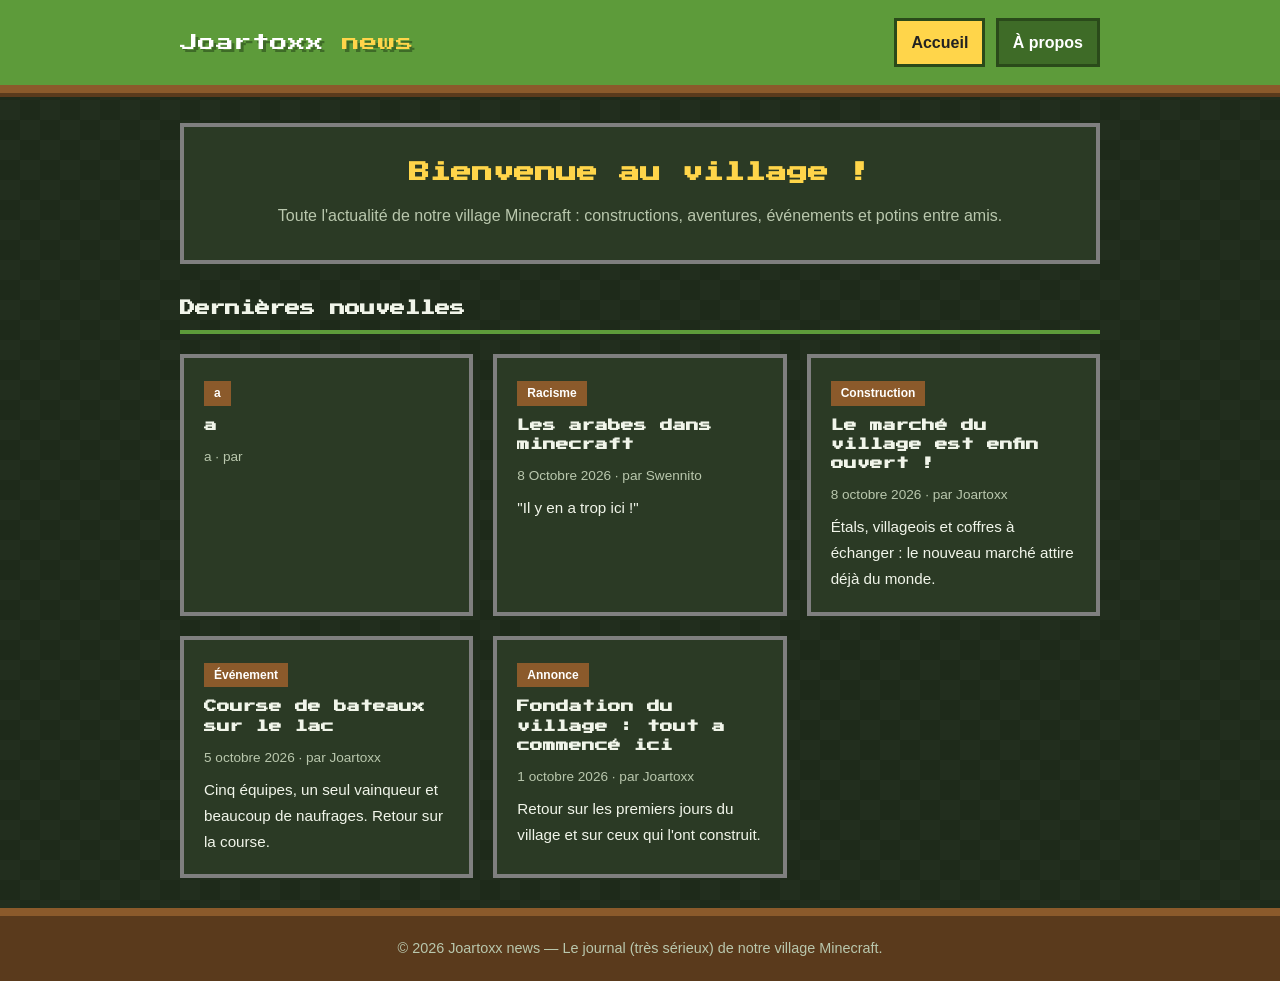
==== index.html @ 34a83756 "Add files via upload" ====
<!DOCTYPE html>
<html lang="fr">
<head>
  <meta charset="UTF-8">
  <meta name="viewport" content="width=device-width, initial-scale=1.0">
  <title>Joartoxx news — Les actualités du village</title>
  <meta name="description" content="Joartoxx news : les actualités de notre village sur le serveur Minecraft.">
  <link href="https://fonts.googleapis.com/css2?family=Press+Start+2P&display=swap" rel="stylesheet">
  <link rel="stylesheet" href="style.css">
</head>
<body>

<header>
  <div class="entete">
    <a href="index.html" class="logo">Joartoxx <span>news</span></a>
    <nav>
      <a href="index.html" class="actif">Accueil</a>
      <a href="about.html">À propos</a>
    </nav>
  </div>
</header>

<main>
  <section class="banniere">
    <h1>Bienvenue au village !</h1>
    <p>Toute l'actualité de notre village Minecraft : constructions, aventures, événements et potins entre amis.</p>
  </section>

  <h2 class="titre-section">Dernières nouvelles</h2>

  <div class="grille">
    <!-- DEBUT-ARTICLES (ne pas supprimer cette ligne : le générateur C++ ajoute les cartes ici) -->

    <div class="carte">
      <span class="etiquette">a</span>
      <h3><a href="article-3.html">a</a></h3>
      <p class="meta">a · par </p>
      <p></p>
    </div>

    <div class="carte">
      <span class="etiquette">Racisme</span>
      <h3><a href="article-5.html">Les arabes dans minecraft</a></h3>
      <p class="meta">8 Octobre 2026 · par Swennito</p>
      <p>"Il y en a trop ici !"</p>
    </div>

    <div class="carte">
      <span class="etiquette">Construction</span>
      <h3><a href="article-3.html">Le marché du village est enfin ouvert !</a></h3>
      <p class="meta">8 octobre 2026 · par Joartoxx</p>
      <p>Étals, villageois et coffres à échanger : le nouveau marché attire déjà du monde.</p>
    </div>

    <div class="carte">
      <span class="etiquette">Événement</span>
      <h3><a href="article-2.html">Course de bateaux sur le lac</a></h3>
      <p class="meta">5 octobre 2026 · par Joartoxx</p>
      <p>Cinq équipes, un seul vainqueur et beaucoup de naufrages. Retour sur la course.</p>
    </div>

    <div class="carte">
      <span class="etiquette">Annonce</span>
      <h3><a href="article-1.html">Fondation du village : tout a commencé ici</a></h3>
      <p class="meta">1 octobre 2026 · par Joartoxx</p>
      <p>Retour sur les premiers jours du village et sur ceux qui l'ont construit.</p>
    </div>

    <!-- FIN-ARTICLES -->
  </div>
</main>

<footer>
  <p>© 2026 Joartoxx news — Le journal (très sérieux) de notre village Minecraft.</p>
</footer>

</body>
</html>
---- style.css ----
/* ===== Joartoxx news — feuille de style ===== */
:root {
  --herbe: #5d9b3a;
  --herbe-fonce: #3e6b27;
  --terre: #8b5a2b;
  --terre-fonce: #5a3a1c;
  --pierre: #7f7f7f;
  --fond: #1e2a1a;
  --carte: #2b3a25;
  --texte: #f1f5ea;
  --texte-doux: #b9c7ad;
  --accent: #ffd54a;
}

* { box-sizing: border-box; margin: 0; padding: 0; }

body {
  font-family: "Segoe UI", Roboto, Arial, sans-serif;
  background: var(--fond);
  background-image:
    linear-gradient(45deg, rgba(255,255,255,.02) 25%, transparent 25%, transparent 75%, rgba(255,255,255,.02) 75%),
    linear-gradient(45deg, rgba(255,255,255,.02) 25%, transparent 25%, transparent 75%, rgba(255,255,255,.02) 75%);
  background-size: 40px 40px;
  background-position: 0 0, 20px 20px;
  color: var(--texte);
  line-height: 1.7;
  min-height: 100vh;
  display: flex;
  flex-direction: column;
}

h1, h2, h3, .logo {
  font-family: "Press Start 2P", "Courier New", monospace;
  line-height: 1.5;
}

a { color: var(--accent); text-decoration: none; }
a:hover { text-decoration: underline; }

/* ----- En-tête ----- */
header {
  background: var(--herbe);
  border-bottom: 8px solid var(--terre);
  box-shadow: 0 4px 0 var(--terre-fonce);
}
.entete {
  max-width: 960px;
  margin: 0 auto;
  padding: 18px 20px;
  display: flex;
  flex-wrap: wrap;
  align-items: center;
  justify-content: space-between;
  gap: 12px;
}
.logo {
  font-size: 1.1rem;
  color: #fff;
  text-shadow: 3px 3px 0 var(--herbe-fonce);
}
.logo span { color: var(--accent); }
.logo:hover { text-decoration: none; }

nav a {
  display: inline-block;
  color: #fff;
  background: var(--herbe-fonce);
  padding: 8px 14px;
  margin-left: 6px;
  border: 3px solid #2a4a1a;
  font-weight: 600;
}
nav a:hover, nav a.actif {
  background: var(--accent);
  color: #222;
  text-decoration: none;
}

/* ----- Contenu ----- */
main {
  flex: 1;
  width: 100%;
  max-width: 960px;
  margin: 0 auto;
  padding: 30px 20px;
}

.banniere {
  background: var(--carte);
  border: 4px solid var(--pierre);
  padding: 30px;
  margin-bottom: 34px;
  text-align: center;
}
.banniere h1 { font-size: 1.3rem; margin-bottom: 14px; color: var(--accent); }
.banniere p { color: var(--texte-doux); }

h2.titre-section {
  font-size: .95rem;
  margin-bottom: 20px;
  padding-bottom: 10px;
  border-bottom: 4px solid var(--herbe);
}

/* ----- Cartes d'articles ----- */
.grille {
  display: grid;
  grid-template-columns: repeat(auto-fill, minmax(280px, 1fr));
  gap: 20px;
}
.carte {
  background: var(--carte);
  border: 4px solid var(--pierre);
  padding: 20px;
  transition: transform .15s, border-color .15s;
}
.carte:hover { transform: translateY(-4px); border-color: var(--accent); }
.carte .etiquette {
  display: inline-block;
  background: var(--terre);
  color: #fff;
  font-size: .75rem;
  padding: 2px 10px;
  margin-bottom: 10px;
  font-weight: 700;
}
.carte h3 { font-size: .8rem; margin-bottom: 10px; }
.carte h3 a { color: var(--texte); }
.carte .meta { color: var(--texte-doux); font-size: .85rem; margin-bottom: 8px; }
.carte p { font-size: .95rem; }

/* ----- Page d'article ----- */
article.page {
  background: var(--carte);
  border: 4px solid var(--pierre);
  padding: 34px;
}
article.page h1 { font-size: 1.15rem; margin-bottom: 14px; color: var(--accent); }
article.page .meta { color: var(--texte-doux); margin-bottom: 24px; font-size: .9rem; }
article.page p { margin-bottom: 16px; }
article.page h2 { font-size: .85rem; margin: 26px 0 12px; color: var(--herbe); }
article.page blockquote {
  border-left: 6px solid var(--accent);
  background: rgba(0,0,0,.2);
  padding: 12px 18px;
  margin: 18px 0;
  font-style: italic;
}
.retour { display: inline-block; margin-top: 24px; font-weight: 700; }

/* ----- Pied de page ----- */
footer {
  background: var(--terre-fonce);
  border-top: 8px solid var(--terre);
  text-align: center;
  padding: 20px;
  color: var(--texte-doux);
  font-size: .9rem;
}

@media (max-width: 600px) {
  .entete { justify-content: center; text-align: center; }
  nav a { margin: 4px; }
  article.page { padding: 20px; }
}
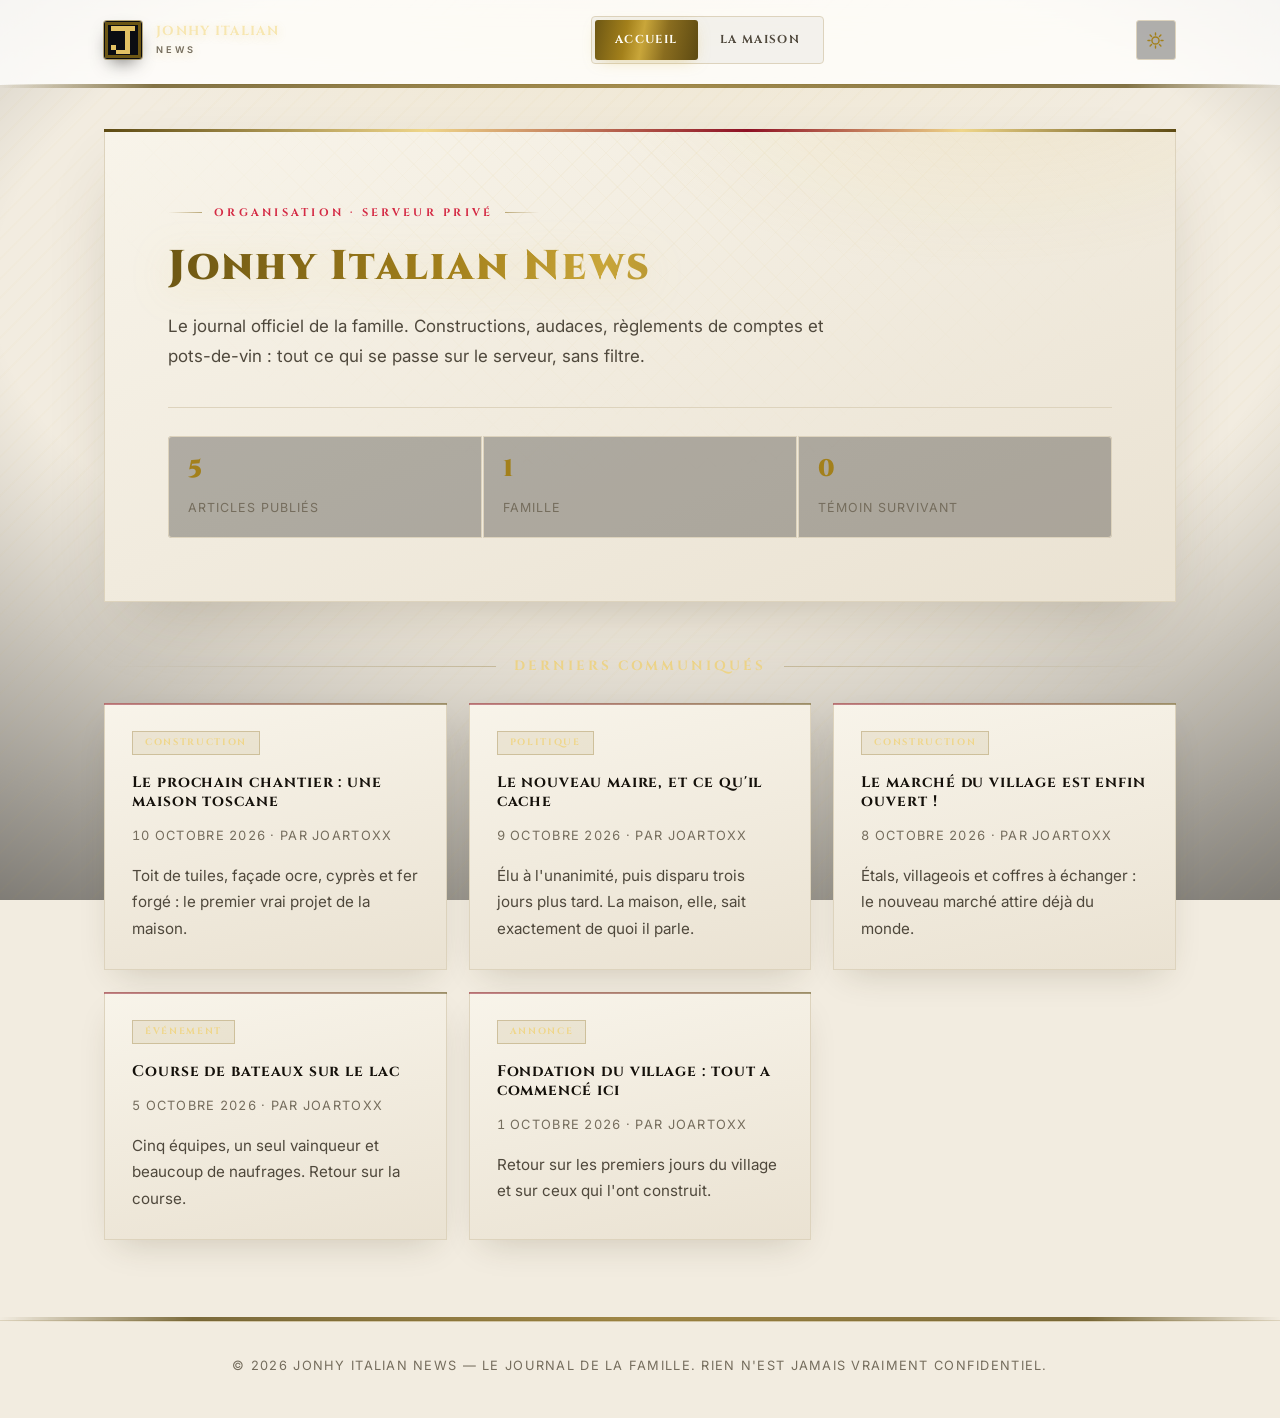
==== commit e7de6fff: "Add files via upload" ====
--- a/index.html
+++ b/index.html
@@ -1,78 +1,126 @@
-<!DOCTYPE html>
-<html lang="fr">
-<head>
-  <meta charset="UTF-8">
-  <meta name="viewport" content="width=device-width, initial-scale=1.0">
-  <title>Joartoxx news — Les actualités du village</title>
-  <meta name="description" content="Joartoxx news : les actualités de notre village sur le serveur Minecraft.">
-  <link href="https://fonts.googleapis.com/css2?family=Press+Start+2P&display=swap" rel="stylesheet">
-  <link rel="stylesheet" href="style.css">
-</head>
-<body>
-
-<header>
-  <div class="entete">
-    <a href="index.html" class="logo">Joartoxx <span>news</span></a>
-    <nav>
-      <a href="index.html" class="actif">Accueil</a>
-      <a href="about.html">À propos</a>
-    </nav>
-  </div>
-</header>
-
-<main>
-  <section class="banniere">
-    <h1>Bienvenue au village !</h1>
-    <p>Toute l'actualité de notre village Minecraft : constructions, aventures, événements et potins entre amis.</p>
-  </section>
-
-  <h2 class="titre-section">Dernières nouvelles</h2>
-
-  <div class="grille">
-    <!-- DEBUT-ARTICLES (ne pas supprimer cette ligne : le générateur C++ ajoute les cartes ici) -->
-
-    <div class="carte">
-      <span class="etiquette">a</span>
-      <h3><a href="article-3.html">a</a></h3>
-      <p class="meta">a · par </p>
-      <p></p>
-    </div>
-
-    <div class="carte">
-      <span class="etiquette">Racisme</span>
-      <h3><a href="article-5.html">Les arabes dans minecraft</a></h3>
-      <p class="meta">8 Octobre 2026 · par Swennito</p>
-      <p>"Il y en a trop ici !"</p>
-    </div>
-
-    <div class="carte">
-      <span class="etiquette">Construction</span>
-      <h3><a href="article-3.html">Le marché du village est enfin ouvert !</a></h3>
-      <p class="meta">8 octobre 2026 · par Joartoxx</p>
-      <p>Étals, villageois et coffres à échanger : le nouveau marché attire déjà du monde.</p>
-    </div>
-
-    <div class="carte">
-      <span class="etiquette">Événement</span>
-      <h3><a href="article-2.html">Course de bateaux sur le lac</a></h3>
-      <p class="meta">5 octobre 2026 · par Joartoxx</p>
-      <p>Cinq équipes, un seul vainqueur et beaucoup de naufrages. Retour sur la course.</p>
-    </div>
-
-    <div class="carte">
-      <span class="etiquette">Annonce</span>
-      <h3><a href="article-1.html">Fondation du village : tout a commencé ici</a></h3>
-      <p class="meta">1 octobre 2026 · par Joartoxx</p>
-      <p>Retour sur les premiers jours du village et sur ceux qui l'ont construit.</p>
-    </div>
-
-    <!-- FIN-ARTICLES -->
-  </div>
-</main>
-
-<footer>
-  <p>© 2026 Joartoxx news — Le journal (très sérieux) de notre village Minecraft.</p>
-</footer>
-
-</body>
-</html>
+<!DOCTYPE html>
+<html lang="fr">
+<head>
+  <meta charset="UTF-8">
+  <meta name="viewport" content="width=device-width, initial-scale=1.0">
+  <title>Jonhy Italian News — La mafia du serveur</title>
+  <meta name="description" content="Jonhy Italian News : le journal officiel de la mafia du serveur. Constructions, audaces et règlements de comptes, sans filtre.">
+  <meta name="theme-color" content="#07080b">
+  <link rel="icon" href="favicon.svg" type="image/svg+xml">
+  <link rel="preconnect" href="https://fonts.googleapis.com">
+  <link rel="preconnect" href="https://fonts.gstatic.com" crossorigin>
+  <link href="https://fonts.googleapis.com/css2?family=Cinzel:wght@700;900&family=Inter:wght@400;500;600;700&display=swap" rel="stylesheet">
+  <link rel="stylesheet" href="style.css">
+</head>
+<body>
+
+<a class="skip-link" href="#contenu">Aller au contenu</a>
+
+<header class="site-header" id="site-header">
+  <div class="entete">
+    <a href="index.html" class="logo">
+      <span class="logo__marque" aria-hidden="true">
+        <svg viewBox="0 0 16 16" shape-rendering="crispEdges" focusable="false">
+          <rect width="16" height="16" fill="#0b0d12"/>
+          <rect x="1" y="1" width="14" height="14" fill="none" stroke="#6d5714" stroke-width="1"/>
+          <g fill="#e3c264">
+            <rect x="3" y="2" width="10" height="2"/>
+            <rect x="9" y="4" width="2" height="8"/>
+            <rect x="3" y="10" width="2" height="2"/>
+            <rect x="5" y="12" width="6" height="2"/>
+          </g>
+        </svg>
+      </span>
+      <span class="logo__texte">Jonhy Italian<span class="logo__sous-titre">News</span></span>
+    </a>
+
+    <nav class="nav" id="nav" aria-label="Navigation principale">
+      <a href="index.html" class="actif" aria-current="page">Accueil</a>
+      <a href="about.html">La maison</a>
+    </nav>
+
+    <div class="entete__actions">
+      <button class="theme-toggle" id="theme-toggle" type="button" aria-label="Passer en thème clair">
+        <svg class="theme-toggle__sun" viewBox="0 0 24 24" aria-hidden="true" focusable="false">
+          <circle cx="12" cy="12" r="4.5"/>
+          <g stroke-linecap="round">
+            <path d="M12 2.5v2.5M12 19v2.5M2.5 12H5M19 12h2.5M5.2 5.2l1.8 1.8M17 17l1.8 1.8M18.8 5.2 17 7M7 17l-1.8 1.8"/>
+          </g>
+        </svg>
+        <svg class="theme-toggle__moon" viewBox="0 0 24 24" aria-hidden="true" focusable="false">
+          <path d="M20 14.5A8.5 8.5 0 0 1 9.5 4a8.5 8.5 0 1 0 10.5 10.5Z"/>
+        </svg>
+      </button>
+
+      <button class="burger" id="burger" type="button" aria-label="Ouvrir le menu" aria-expanded="false" aria-controls="nav">
+        <span></span><span></span><span></span>
+      </button>
+    </div>
+  </div>
+</header>
+
+<main id="contenu">
+
+  <section class="banniere">
+    <p class="banniere__surtitre">Organisation · Serveur privé</p>
+    <h1>Jonhy Italian News</h1>
+    <p class="banniere__lead">Le journal officiel de la famille. Constructions, audaces, règlements de comptes et pots-de-vin : tout ce qui se passe sur le serveur, sans filtre.</p>
+    <div class="banniere__stats">
+      <div class="stat"><span class="stat__valeur">5</span><span class="stat__label">articles publiés</span></div>
+      <div class="stat"><span class="stat__valeur">1</span><span class="stat__label">famille</span></div>
+      <div class="stat"><span class="stat__valeur">0</span><span class="stat__label">témoin survivant</span></div>
+    </div>
+  </section>
+
+  <h2 class="titre-section">Derniers communiqués</h2>
+
+  <div class="grille">
+    <!-- DEBUT-ARTICLES (ne pas supprimer cette ligne : le générateur C++ ajoute les cartes ici) -->
+
+    <article class="carte">
+      <span class="etiquette">Construction</span>
+      <h3><a href="article-5.html">Le prochain chantier : une maison toscane</a></h3>
+      <p class="meta"><time datetime="2026-10-10">10 octobre 2026</time> · par Joartoxx</p>
+      <p>Toit de tuiles, façade ocre, cyprès et fer forgé : le premier vrai projet de la maison.</p>
+    </article>
+
+    <article class="carte">
+      <span class="etiquette">Politique</span>
+      <h3><a href="article-4.html">Le nouveau maire, et ce qu'il cache</a></h3>
+      <p class="meta"><time datetime="2026-10-09">9 octobre 2026</time> · par Joartoxx</p>
+      <p>Élu à l'unanimité, puis disparu trois jours plus tard. La maison, elle, sait exactement de quoi il parle.</p>
+    </article>
+
+    <article class="carte">
+      <span class="etiquette">Construction</span>
+      <h3><a href="article-3.html">Le marché du village est enfin ouvert&nbsp;!</a></h3>
+      <p class="meta"><time datetime="2026-10-08">8 octobre 2026</time> · par Joartoxx</p>
+      <p>Étals, villageois et coffres à échanger : le nouveau marché attire déjà du monde.</p>
+    </article>
+
+    <article class="carte">
+      <span class="etiquette">Événement</span>
+      <h3><a href="article-2.html">Course de bateaux sur le lac</a></h3>
+      <p class="meta"><time datetime="2026-10-05">5 octobre 2026</time> · par Joartoxx</p>
+      <p>Cinq équipes, un seul vainqueur et beaucoup de naufrages. Retour sur la course.</p>
+    </article>
+
+    <article class="carte">
+      <span class="etiquette">Annonce</span>
+      <h3><a href="article-1.html">Fondation du village : tout a commencé ici</a></h3>
+      <p class="meta"><time datetime="2026-10-01">1 octobre 2026</time> · par Joartoxx</p>
+      <p>Retour sur les premiers jours du village et sur ceux qui l'ont construit.</p>
+    </article>
+
+    <!-- FIN-ARTICLES -->
+  </div>
+
+</main>
+
+<footer class="site-footer">
+  <p>© <span id="year">2026</span> Jonhy Italian News — Le journal de la famille. Rien n'est jamais vraiment confidentiel.</p>
+</footer>
+
+<script src="app.js"></script>
+</body>
+</html>
--- a/style.css
+++ b/style.css
@@ -1,165 +1,749 @@
-/* ===== Joartoxx news — feuille de style ===== */
+/* ==========================================================================
+   JONHY ITALIAN NEWS — feuille de style
+   La mafia du serveur. Noir, or, Art Deco.
+   Contrat avec le generateur C++ : les classes .grille, .carte, .etiquette,
+   .carte .meta et .banniere ne doivent pas etre supprimees ni renommees.
+   ========================================================================== */
+
+/* ---------- 1. Jetons de design ---------- */
 :root {
-  --herbe: #5d9b3a;
-  --herbe-fonce: #3e6b27;
-  --terre: #8b5a2b;
-  --terre-fonce: #5a3a1c;
-  --pierre: #7f7f7f;
-  --fond: #1e2a1a;
-  --carte: #2b3a25;
-  --texte: #f1f5ea;
-  --texte-doux: #b9c7ad;
-  --accent: #ffd54a;
-}
-
-* { box-sizing: border-box; margin: 0; padding: 0; }
-
+  color-scheme: dark;
+
+  /* Encre */
+  --noir: #07080b;
+  --noir-2: #0b0d12;
+  --encre: #101319;
+  --encre-2: #161a22;
+  --encre-3: #1e232d;
+
+  /* Or */
+  --or-100: #f7e6b0;
+  --or-200: #efd68a;
+  --or-300: #e3c264;
+  --or-400: #d4af37;
+  --or-500: #b08d22;
+  --or-700: #6d5714;
+  --or-voile: rgba(212, 175, 55, .13);
+
+  /* Sang */
+  --sang-300: #d42a44;
+  --sang-400: #a3132a;
+  --sang-voile: rgba(163, 19, 42, .14);
+
+  /* Papier */
+  --parchemin: #ece5d6;
+  --texte-doux: #a9a292;
+  --texte-faible: #6f6a5e;
+
+  /* Traits */
+  --trait: #232833;
+  --trait-or: rgba(212, 175, 55, .26);
+  --trait-fort: rgba(212, 175, 55, .5);
+
+  /* Or en degrade, pour les titres */
+  --or-degrade: linear-gradient(100deg, #8a6d1f 0%, #e3c264 28%, #f7e6b0 46%, #d4af37 64%, #8a6d1f 100%);
+
+  /* Rayons : Art Deco, on reste anguleux */
+  --r-sm: 3px;
+  --r-md: 4px;
+  --r-lg: 6px;
+
+  /* Ombres */
+  --ombre-1: 0 2px 6px rgba(0, 0, 0, .6);
+  --ombre-2: 0 14px 34px -12px rgba(0, 0, 0, .85);
+  --ombre-3: 0 30px 70px -26px rgba(0, 0, 0, .95);
+  --ombre-or: 0 0 0 1px var(--trait-or), 0 18px 44px -18px rgba(212, 175, 55, .22);
+
+  /* Mouvement */
+  --rapide: 140ms cubic-bezier(.4, 0, .2, 1);
+  --doux: 280ms cubic-bezier(.3, 1.2, .45, 1);
+  --lent: 620ms cubic-bezier(.2, 1, .32, 1);
+
+  --largeur: 1120px;
+  --entete-h: 76px;
+}
+
+[data-theme="light"] {
+  color-scheme: light;
+
+  --noir: #f2ece0;
+  --noir-2: #eae2d2;
+  --encre: #ffffff;
+  --encre-2: #f8f4ea;
+  --encre-3: #ffffff;
+
+  --or-300: #a3801b;
+  --or-400: #8a6d1f;
+  --or-700: #5d4a12;
+  --or-voile: rgba(138, 109, 31, .10);
+
+  --sang-400: #8e1024;
+  --sang-voile: rgba(142, 16, 36, .08);
+
+  --parchemin: #14100a;
+  --texte-doux: #4f483c;
+  --texte-faible: #756d5d;
+
+  --trait: #ddd3bd;
+  --trait-or: rgba(138, 109, 31, .3);
+  --trait-fort: rgba(138, 109, 31, .55);
+
+  --or-degrade: linear-gradient(100deg, #6d5714 0%, #a3801b 30%, #c9a63a 46%, #8a6d1f 68%, #5d4a12 100%);
+
+  --ombre-1: 0 2px 6px rgba(60, 48, 20, .12);
+  --ombre-2: 0 14px 34px -14px rgba(60, 48, 20, .22);
+  --ombre-3: 0 30px 70px -28px rgba(60, 48, 20, .3);
+  --ombre-or: 0 0 0 1px var(--trait-or), 0 18px 44px -20px rgba(138, 109, 31, .18);
+}
+
+/* ---------- 2. Reinitialisation ---------- */
+*, *::before, *::after { box-sizing: border-box; }
+
+* { margin: 0; padding: 0; }
+
+html { -webkit-text-size-adjust: 100%; scroll-behavior: smooth; }
+
+img, svg { display: block; max-width: 100%; }
+
+button { font: inherit; color: inherit; background: none; border: 0; cursor: pointer; }
+
+ul, ol { list-style: none; }
+
+/* ---------- 3. Fond ---------- */
 body {
-  font-family: "Segoe UI", Roboto, Arial, sans-serif;
-  background: var(--fond);
-  background-image:
-    linear-gradient(45deg, rgba(255,255,255,.02) 25%, transparent 25%, transparent 75%, rgba(255,255,255,.02) 75%),
-    linear-gradient(45deg, rgba(255,255,255,.02) 25%, transparent 25%, transparent 75%, rgba(255,255,255,.02) 75%);
-  background-size: 40px 40px;
-  background-position: 0 0, 20px 20px;
-  color: var(--texte);
-  line-height: 1.7;
   min-height: 100vh;
   display: flex;
   flex-direction: column;
-}
-
-h1, h2, h3, .logo {
-  font-family: "Press Start 2P", "Courier New", monospace;
-  line-height: 1.5;
-}
-
-a { color: var(--accent); text-decoration: none; }
-a:hover { text-decoration: underline; }
-
-/* ----- En-tête ----- */
-header {
-  background: var(--herbe);
-  border-bottom: 8px solid var(--terre);
-  box-shadow: 0 4px 0 var(--terre-fonce);
-}
+  font-family: Inter, ui-sans-serif, system-ui, -apple-system, "Segoe UI", Roboto, sans-serif;
+  font-size: 16px;
+  line-height: 1.75;
+  color: var(--parchemin);
+  background-color: var(--noir);
+  background-image:
+    /* lueur d'or au sommet */
+    radial-gradient(64rem 34rem at 50% -12%, rgba(212, 175, 55, .12), transparent 62%),
+    /* chevrons Art Deco */
+    repeating-linear-gradient(135deg, rgba(212, 175, 55, .028) 0 2px, transparent 2px 14px),
+    /* vignette mysterious */
+    radial-gradient(120% 90% at 50% 32%, transparent 42%, rgba(0, 0, 0, .62) 100%);
+  background-attachment: fixed;
+  -webkit-font-smoothing: antialiased;
+  text-rendering: optimizeLegibility;
+  transition: background-color var(--doux), color var(--doux);
+}
+
+/* ---------- 4. Typographie ---------- */
+h1, h2, h3, .logo__texte, .banniere__surtitre, .stat__valeur, .etiquette {
+  font-family: Cinzel, "Times New Roman", Georgia, serif;
+  font-weight: 700;
+  line-height: 1.25;
+}
+
+h1, h2, h3, .logo__texte, .banniere__surtitre {
+  letter-spacing: .06em;
+}
+
+a { color: var(--or-300); text-decoration: none; transition: color var(--rapide); }
+a:hover { color: var(--or-200); }
+[data-theme="light"] a:hover { color: #6d5714; }
+
+:focus-visible {
+  outline: 2px solid var(--or-400);
+  outline-offset: 3px;
+  border-radius: 2px;
+}
+
+::selection { background: var(--or-voile); color: var(--parchemin); }
+
+.skip-link {
+  position: absolute;
+  left: 50%;
+  top: 0;
+  z-index: 100;
+  transform: translate(-50%, -130%);
+  padding: 13px 22px;
+  background: var(--encre);
+  border: 1px solid var(--trait-or);
+  font-weight: 600;
+  transition: transform var(--rapide);
+}
+.skip-link:focus { transform: translate(-50%, 0); }
+
+/* ---------- 5. En-tete ---------- */
+.site-header {
+  position: sticky;
+  top: 0;
+  z-index: 50;
+  background: rgba(7, 8, 11, .78);
+  -webkit-backdrop-filter: blur(16px) saturate(140%);
+  backdrop-filter: blur(16px) saturate(140%);
+  border-bottom: 1px solid transparent;
+  transition: border-color var(--doux), box-shadow var(--doux);
+}
+[data-theme="light"] .site-header { background: rgba(255, 255, 255, .8); }
+
+/* double filet d'or : l'emblème de la maison */
+.site-header::after {
+  content: "";
+  position: absolute;
+  inset: auto 0 -4px 0;
+  height: 4px;
+  background: linear-gradient(90deg, transparent, var(--or-700) 12%, var(--or-400) 50%, var(--or-700) 88%, transparent);
+  opacity: .75;
+}
+.site-header::before {
+  content: "";
+  position: absolute;
+  inset: auto 0 -1px 0;
+  height: 1px;
+  background: linear-gradient(90deg, transparent, var(--trait-or) 20%, var(--trait-or) 80%, transparent);
+}
+
+.site-header.est-defile {
+  border-bottom-color: var(--trait);
+  box-shadow: var(--ombre-2);
+}
+
 .entete {
-  max-width: 960px;
+  max-width: var(--largeur);
   margin: 0 auto;
-  padding: 18px 20px;
+  padding: 16px 24px 20px;
   display: flex;
-  flex-wrap: wrap;
   align-items: center;
   justify-content: space-between;
-  gap: 12px;
-}
-.logo {
-  font-size: 1.1rem;
-  color: #fff;
-  text-shadow: 3px 3px 0 var(--herbe-fonce);
-}
-.logo span { color: var(--accent); }
-.logo:hover { text-decoration: none; }
-
-nav a {
-  display: inline-block;
-  color: #fff;
-  background: var(--herbe-fonce);
-  padding: 8px 14px;
-  margin-left: 6px;
-  border: 3px solid #2a4a1a;
+  gap: 20px;
+  min-height: var(--entete-h);
+}
+
+/* Logo */
+.logo { display: inline-flex; align-items: center; gap: 14px; color: var(--parchemin); flex-shrink: 0; }
+.logo:hover { text-decoration: none; color: var(--parchemin); }
+
+.logo__marque {
+  width: 38px;
+  height: 38px;
+  border-radius: var(--r-sm);
+  overflow: hidden;
+  box-shadow: 0 0 0 1px var(--trait-fort), 0 8px 20px -8px rgba(0, 0, 0, .8);
+  transition: transform var(--doux), box-shadow var(--doux);
+}
+.logo:hover .logo__marque {
+  transform: translateY(-2px);
+  box-shadow: 0 0 0 1px var(--or-400), 0 10px 26px -8px rgba(212, 175, 55, .45);
+}
+
+.logo__texte {
+  font-size: .82rem;
+  line-height: 1.35;
+  text-transform: uppercase;
+  letter-spacing: .1em;
+  color: var(--or-100);
+  text-shadow: 0 2px 10px rgba(212, 175, 55, .25);
+}
+.logo__sous-titre {
+  display: block;
+  font-family: Inter, sans-serif;
+  font-size: .58rem;
   font-weight: 600;
-}
-nav a:hover, nav a.actif {
-  background: var(--accent);
-  color: #222;
-  text-decoration: none;
-}
-
-/* ----- Contenu ----- */
+  letter-spacing: .32em;
+  text-transform: uppercase;
+  color: var(--texte-faible);
+  margin-top: 3px;
+}
+
+/* Navigation */
+.nav {
+  display: flex;
+  align-items: center;
+  gap: 2px;
+  padding: 3px;
+  background: rgba(0, 0, 0, .35);
+  border: 1px solid var(--trait);
+  border-radius: var(--r-md);
+}
+[data-theme="light"] .nav { background: rgba(0, 0, 0, .04); }
+
+.nav a {
+  position: relative;
+  padding: 10px 20px;
+  border-radius: var(--r-sm);
+  color: var(--texte-doux);
+  font-family: Cinzel, Georgia, serif;
+  font-size: .72rem;
+  font-weight: 700;
+  letter-spacing: .12em;
+  text-transform: uppercase;
+  white-space: nowrap;
+  transition: color var(--rapide), background-color var(--rapide);
+}
+.nav a:hover { color: var(--or-200); background: rgba(212, 175, 55, .08); }
+
+.nav a.actif,
+.nav a[aria-current="page"] {
+  color: var(--noir);
+  background: var(--or-degrade);
+  box-shadow: 0 4px 16px -6px rgba(212, 175, 55, .5);
+}
+.nav a.actif:hover,
+.nav a[aria-current="page"]:hover { color: var(--noir); }
+[data-theme="light"] .nav a.actif,
+[data-theme="light"] .nav a[aria-current="page"] { color: #fffdf5; }
+
+/* Actions */
+.entete__actions { display: flex; align-items: center; gap: 10px; }
+
+.theme-toggle {
+  width: 40px;
+  height: 40px;
+  display: grid;
+  place-items: center;
+  border-radius: var(--r-sm);
+  border: 1px solid var(--trait);
+  background: rgba(0, 0, 0, .3);
+  color: var(--or-300);
+  transition: color var(--rapide), border-color var(--rapide), transform var(--rapide), box-shadow var(--rapide);
+}
+.theme-toggle:hover { border-color: var(--trait-fort); box-shadow: 0 0 18px -6px rgba(212, 175, 55, .5); }
+.theme-toggle:active { transform: scale(.93); }
+.theme-toggle svg { width: 19px; height: 19px; fill: none; stroke: currentColor; stroke-width: 1.8; }
+.theme-toggle__sun { display: none; }
+[data-theme="light"] .theme-toggle__sun { display: block; }
+[data-theme="light"] .theme-toggle__moon { display: none; }
+.theme-toggle__moon { fill: currentColor; stroke: none; }
+
+/* Bouton menu mobile */
+.burger {
+  display: none;
+  width: 40px;
+  height: 40px;
+  padding: 12px 10px;
+  border-radius: var(--r-sm);
+  border: 1px solid var(--trait);
+  background: rgba(0, 0, 0, .3);
+  flex-direction: column;
+  justify-content: space-between;
+}
+.burger span {
+  display: block;
+  height: 2px;
+  width: 100%;
+  background: var(--or-300);
+  transition: transform var(--doux), opacity var(--rapide);
+}
+.burger:hover { border-color: var(--trait-fort); }
+.burger[aria-expanded="true"] span { background: var(--sang-300); }
+.burger[aria-expanded="true"] span:nth-child(1) { transform: translateY(10px) rotate(45deg); }
+.burger[aria-expanded="true"] span:nth-child(2) { opacity: 0; }
+.burger[aria-expanded="true"] span:nth-child(3) { transform: translateY(-10px) rotate(-45deg); }
+
+/* ---------- 6. Contenu ---------- */
 main {
   flex: 1;
   width: 100%;
-  max-width: 960px;
+  max-width: var(--largeur);
   margin: 0 auto;
-  padding: 30px 20px;
-}
-
+  padding: 44px 24px 80px;
+}
+
+/* Banniere */
 .banniere {
-  background: var(--carte);
-  border: 4px solid var(--pierre);
-  padding: 30px;
-  margin-bottom: 34px;
-  text-align: center;
-}
-.banniere h1 { font-size: 1.3rem; margin-bottom: 14px; color: var(--accent); }
-.banniere p { color: var(--texte-doux); }
-
-h2.titre-section {
-  font-size: .95rem;
+  position: relative;
+  overflow: hidden;
+  padding: clamp(34px, 6vw, 64px);
+  margin-bottom: 56px;
+  background:
+    radial-gradient(40rem 22rem at 82% -18%, rgba(212, 175, 55, .13), transparent 64%),
+    linear-gradient(158deg, var(--encre-2), var(--noir-2));
+  box-shadow: var(--ombre-3), inset 0 0 0 1px var(--trait);
+  animation: entree var(--lent) both;
+}
+
+/* motif de losanges Art Deco */
+.banniere::before {
+  content: "";
+  position: absolute;
+  inset: 0;
+  background-image:
+    repeating-linear-gradient(45deg, rgba(212, 175, 55, .05) 0 1px, transparent 1px 16px),
+    repeating-linear-gradient(-45deg, rgba(212, 175, 55, .05) 0 1px, transparent 1px 16px);
+  -webkit-mask-image: radial-gradient(70% 100% at 50% 0%, #000, transparent 75%);
+  mask-image: radial-gradient(70% 100% at 50% 0%, #000, transparent 75%);
+  pointer-events: none;
+}
+
+/* filet d'or tricolore en haut */
+.banniere::after {
+  content: "";
+  position: absolute;
+  inset: 0 0 auto 0;
+  height: 3px;
+  background: linear-gradient(90deg, var(--or-700), var(--or-200) 30%, var(--sang-400) 60%, var(--or-200) 80%, var(--or-700));
+}
+
+.banniere > * { position: relative; }
+
+.banniere__surtitre {
+  display: inline-flex;
+  align-items: center;
+  gap: 12px;
+  font-size: .68rem;
+  letter-spacing: .3em;
+  text-transform: uppercase;
+  color: var(--sang-300);
+  margin-bottom: 22px;
+}
+.banniere__surtitre::before,
+.banniere__surtitre::after {
+  content: "";
+  width: 34px;
+  height: 1px;
+  background: linear-gradient(90deg, transparent, var(--trait-fort));
+}
+.banniere__surtitre::after { background: linear-gradient(90deg, var(--trait-fort), transparent); }
+
+.banniere h1 {
+  font-size: clamp(1.4rem, 4.6vw, 2.6rem);
+  font-weight: 900;
+  line-height: 1.22;
   margin-bottom: 20px;
-  padding-bottom: 10px;
-  border-bottom: 4px solid var(--herbe);
-}
-
-/* ----- Cartes d'articles ----- */
+  background: var(--or-degrade);
+  -webkit-background-clip: text;
+  background-clip: text;
+  -webkit-text-fill-color: transparent;
+  filter: drop-shadow(0 6px 20px rgba(212, 175, 55, .18));
+}
+
+.banniere__lead {
+  max-width: 62ch;
+  color: var(--texte-doux);
+  font-size: 1.06rem;
+}
+
+.banniere__stats {
+  display: flex;
+  flex-wrap: wrap;
+  gap: 1px;
+  margin-top: 36px;
+  padding-top: 28px;
+  border-top: 1px solid var(--trait);
+}
+
+.stat {
+  flex: 1 1 160px;
+  padding: 18px 20px;
+  background: rgba(0, 0, 0, .28);
+  box-shadow: inset 0 0 0 1px var(--trait);
+}
+.stat:first-child { border-radius: var(--r-md) 0 0 var(--r-md); }
+.stat:last-child { border-radius: 0 var(--r-md) var(--r-md) 0; }
+.stat:only-child { border-radius: var(--r-md); }
+
+.stat__valeur {
+  display: block;
+  font-size: 1.5rem;
+  font-weight: 900;
+  color: var(--or-300);
+  margin-bottom: 8px;
+}
+.stat__label {
+  font-size: .78rem;
+  color: var(--texte-faible);
+  letter-spacing: .08em;
+  text-transform: uppercase;
+  line-height: 1.5;
+}
+
+/* Titre de section */
+.titre-section {
+  display: flex;
+  align-items: center;
+  gap: 18px;
+  font-size: .84rem;
+  font-weight: 700;
+  text-transform: uppercase;
+  letter-spacing: .22em;
+  color: var(--or-200);
+  margin-bottom: 28px;
+}
+.titre-section::before,
+.titre-section::after {
+  content: "";
+  height: 1px;
+  flex: 1;
+}
+.titre-section::before { background: linear-gradient(90deg, transparent, var(--trait-or)); }
+.titre-section::after { background: linear-gradient(90deg, var(--trait-or), transparent); }
+
+/* ---------- 7. Grille et cartes ---------- */
 .grille {
   display: grid;
-  grid-template-columns: repeat(auto-fill, minmax(280px, 1fr));
-  gap: 20px;
-}
+  grid-template-columns: repeat(auto-fill, minmax(300px, 1fr));
+  gap: 22px;
+}
+
 .carte {
-  background: var(--carte);
-  border: 4px solid var(--pierre);
-  padding: 20px;
-  transition: transform .15s, border-color .15s;
-}
-.carte:hover { transform: translateY(-4px); border-color: var(--accent); }
+  position: relative;
+  display: flex;
+  flex-direction: column;
+  padding: 28px;
+  background: linear-gradient(168deg, var(--encre-2), var(--noir-2));
+  box-shadow: var(--ombre-2), inset 0 0 0 1px var(--trait);
+  transition: transform var(--doux), box-shadow var(--doux);
+  animation: entree var(--lent) both;
+}
+
+/* liseré de sang en haut, à l'état de repos */
+.carte::before {
+  content: "";
+  position: absolute;
+  inset: 0 0 auto 0;
+  height: 2px;
+  background: linear-gradient(90deg, var(--sang-400), var(--or-700));
+  opacity: .5;
+  transition: opacity var(--doux), background var(--doux);
+}
+
+.grille > .carte:nth-child(1) { animation-delay: 60ms; }
+.grille > .carte:nth-child(2) { animation-delay: 130ms; }
+.grille > .carte:nth-child(3) { animation-delay: 200ms; }
+.grille > .carte:nth-child(4) { animation-delay: 270ms; }
+.grille > .carte:nth-child(5) { animation-delay: 340ms; }
+.grille > .carte:nth-child(6) { animation-delay: 410ms; }
+.grille > .carte:nth-child(n+7) { animation-delay: 460ms; }
+
+.carte:hover {
+  transform: translateY(-6px);
+  box-shadow: var(--ombre-3), inset 0 0 0 1px var(--trait-fort), 0 24px 60px -24px rgba(212, 175, 55, .28);
+}
+.carte:hover::before { opacity: 1; background: linear-gradient(90deg, var(--sang-300), var(--or-300)); }
+
 .carte .etiquette {
-  display: inline-block;
-  background: var(--terre);
-  color: #fff;
-  font-size: .75rem;
-  padding: 2px 10px;
-  margin-bottom: 10px;
+  align-self: flex-start;
+  margin-bottom: 18px;
+  padding: 6px 13px;
+  font-size: .58rem;
   font-weight: 700;
-}
-.carte h3 { font-size: .8rem; margin-bottom: 10px; }
-.carte h3 a { color: var(--texte); }
-.carte .meta { color: var(--texte-doux); font-size: .85rem; margin-bottom: 8px; }
-.carte p { font-size: .95rem; }
-
-/* ----- Page d'article ----- */
+  letter-spacing: .18em;
+  text-transform: uppercase;
+  color: var(--or-200);
+  background: var(--or-voile);
+  box-shadow: inset 0 0 0 1px var(--trait-or);
+}
+
+.carte h3 { font-size: .96rem; margin-bottom: 14px; }
+.carte h3 a {
+  color: var(--parchemin);
+  background-image: linear-gradient(var(--or-300), var(--or-300));
+  background-repeat: no-repeat;
+  background-size: 0% 1px;
+  background-position: 0 100%;
+  transition: color var(--rapide), background-size var(--doux);
+}
+.carte h3 a:hover { color: var(--or-100); background-size: 100% 1px; }
+
+.carte .meta {
+  margin-bottom: 15px;
+  font-size: .8rem;
+  letter-spacing: .1em;
+  text-transform: uppercase;
+  color: var(--texte-faible);
+  font-variant-numeric: tabular-nums;
+}
+.carte p:last-child { color: var(--texte-doux); font-size: .95rem; }
+
+/* ---------- 8. Page article ---------- */
 article.page {
-  background: var(--carte);
-  border: 4px solid var(--pierre);
-  padding: 34px;
-}
-article.page h1 { font-size: 1.15rem; margin-bottom: 14px; color: var(--accent); }
-article.page .meta { color: var(--texte-doux); margin-bottom: 24px; font-size: .9rem; }
-article.page p { margin-bottom: 16px; }
-article.page h2 { font-size: .85rem; margin: 26px 0 12px; color: var(--herbe); }
+  position: relative;
+  max-width: 780px;
+  margin: 0 auto;
+  padding: clamp(30px, 5vw, 52px);
+  background: linear-gradient(168deg, var(--encre-2), var(--noir-2));
+  box-shadow: var(--ombre-3), inset 0 0 0 1px var(--trait);
+  animation: entree var(--lent) both;
+}
+article.page::before {
+  content: "";
+  position: absolute;
+  inset: 0 0 auto 0;
+  height: 3px;
+  background: linear-gradient(90deg, var(--or-700), var(--or-200) 40%, var(--sang-400) 75%, var(--or-700));
+}
+
+article.page h1 {
+  font-size: clamp(1.25rem, 3.6vw, 1.85rem);
+  font-weight: 900;
+  line-height: 1.3;
+  margin-bottom: 20px;
+  color: var(--or-100);
+}
+
+article.page .meta {
+  display: flex;
+  flex-wrap: wrap;
+  gap: 10px;
+  align-items: center;
+  margin-bottom: 34px;
+  padding-bottom: 26px;
+  border-bottom: 1px solid var(--trait);
+  font-size: .78rem;
+  letter-spacing: .14em;
+  text-transform: uppercase;
+  color: var(--texte-faible);
+}
+
+article.page p { margin-bottom: 20px; color: var(--texte-doux); }
+
+article.page h2 {
+  position: relative;
+  font-size: .92rem;
+  margin: 42px 0 18px;
+  padding-left: 22px;
+  text-transform: uppercase;
+  letter-spacing: .16em;
+  color: var(--or-200);
+}
+article.page h2::before {
+  content: "";
+  position: absolute;
+  left: 0;
+  top: .32em;
+  width: 9px;
+  height: 9px;
+  background: var(--or-degrade);
+  transform: rotate(45deg);
+  box-shadow: 0 0 12px rgba(212, 175, 55, .55);
+}
+
 article.page blockquote {
-  border-left: 6px solid var(--accent);
-  background: rgba(0,0,0,.2);
-  padding: 12px 18px;
-  margin: 18px 0;
+  position: relative;
+  margin: 28px 0;
+  padding: 22px 26px 22px 30px;
+  background: linear-gradient(100deg, var(--sang-voile), transparent 70%);
+  border-left: 2px solid var(--sang-400);
+  color: var(--parchemin);
   font-style: italic;
 }
-.retour { display: inline-block; margin-top: 24px; font-weight: 700; }
-
-/* ----- Pied de page ----- */
-footer {
-  background: var(--terre-fonce);
-  border-top: 8px solid var(--terre);
+article.page blockquote::before {
+  content: "";
+  position: absolute;
+  inset: 0;
+  border-top: 1px solid rgba(212, 175, 55, .16);
+  border-bottom: 1px solid rgba(212, 175, 55, .16);
+  pointer-events: none;
+}
+
+.retour {
+  display: inline-flex;
+  align-items: center;
+  gap: 10px;
+  margin-top: 36px;
+  padding: 12px 22px;
+  font-family: Cinzel, Georgia, serif;
+  font-size: .72rem;
+  font-weight: 700;
+  letter-spacing: .14em;
+  text-transform: uppercase;
+  color: var(--or-200);
+  background: rgba(0, 0, 0, .3);
+  box-shadow: inset 0 0 0 1px var(--trait-or);
+  transition: color var(--rapide), box-shadow var(--rapide), transform var(--rapide), background var(--rapide);
+}
+.retour:hover {
+  color: var(--noir);
+  background: var(--or-degrade);
+  box-shadow: 0 10px 26px -10px rgba(212, 175, 55, .55);
+  transform: translateX(-4px);
+}
+[data-theme="light"] .retour:hover { color: #fffdf5; }
+
+/* ---------- 9. Pied de page ---------- */
+.site-footer {
+  position: relative;
+  padding: 34px 24px 40px;
   text-align: center;
-  padding: 20px;
-  color: var(--texte-doux);
-  font-size: .9rem;
-}
-
-@media (max-width: 600px) {
-  .entete { justify-content: center; text-align: center; }
-  nav a { margin: 4px; }
-  article.page { padding: 20px; }
-}
+  color: var(--texte-faible);
+  font-size: .8rem;
+  letter-spacing: .1em;
+  text-transform: uppercase;
+  background: var(--noir);
+  border-top: 1px solid var(--trait);
+}
+.site-footer::before {
+  content: "";
+  position: absolute;
+  inset: -4px 0 auto 0;
+  height: 4px;
+  background: linear-gradient(90deg, transparent, var(--or-700) 15%, var(--or-400) 50%, var(--or-700) 85%, transparent);
+  opacity: .8;
+}
+.site-footer::after {
+  content: "";
+  position: absolute;
+  inset: 0 0 auto 0;
+  height: 1px;
+  background: linear-gradient(90deg, transparent, var(--trait-or) 20%, var(--trait-or) 80%, transparent);
+}
+
+/* ---------- 10. Animations ---------- */
+@keyframes entree {
+  from { opacity: 0; transform: translateY(20px); }
+  to   { opacity: 1; transform: translateY(0); }
+}
+
+/* ---------- 11. Adaptatif ---------- */
+@media (max-width: 860px) {
+  main { padding: 30px 18px 60px; }
+  .entete { padding: 14px 18px 18px; }
+
+  .burger { display: flex; }
+
+  .nav {
+    position: absolute;
+    top: calc(100% + 8px);
+    right: 18px;
+    left: 18px;
+    flex-direction: column;
+    align-items: stretch;
+    padding: 6px;
+    background: var(--encre);
+    box-shadow: var(--ombre-3), inset 0 0 0 1px var(--trait-or);
+    opacity: 0;
+    visibility: hidden;
+    transform: translateY(-10px);
+    transform-origin: top;
+    transition: opacity var(--rapide), transform var(--doux), visibility var(--rapide);
+  }
+  .nav.est-ouvert { opacity: 1; visibility: visible; transform: translateY(0); }
+  .nav a { padding: 14px 18px; }
+
+  .banniere { margin-bottom: 42px; }
+  .grille { grid-template-columns: 1fr; gap: 18px; }
+  .stat { flex-basis: 100%; border-radius: 0; }
+  .stat:first-child { border-radius: var(--r-md) var(--r-md) 0 0; }
+  .stat:last-child { border-radius: 0 0 var(--r-md) var(--r-md); }
+}
+
+@media (max-width: 480px) {
+  .logo__texte { font-size: .66rem; }
+  .logo__sous-titre { font-size: .5rem; letter-spacing: .24em; }
+  .banniere__surtitre { letter-spacing: .18em; }
+  article.page h2 { padding-left: 0; }
+  article.page h2::before { display: none; }
+}
+
+/* ---------- 12. Mouvement et impression ---------- */
+@media (prefers-reduced-motion: reduce) {
+  *, *::before, *::after {
+    animation-duration: .01ms !important;
+    animation-iteration-count: 1 !important;
+    transition-duration: .01ms !important;
+    scroll-behavior: auto !important;
+  }
+  .banniere, .carte, article.page { animation: none; }
+}
+
+@media print {
+  body { background: #fff; color: #000; }
+  .site-header, .site-footer, .retour, .skip-link { display: none; }
+  .carte, article.page { break-inside: avoid; box-shadow: none; border: 1px solid #ccc; }
+}
